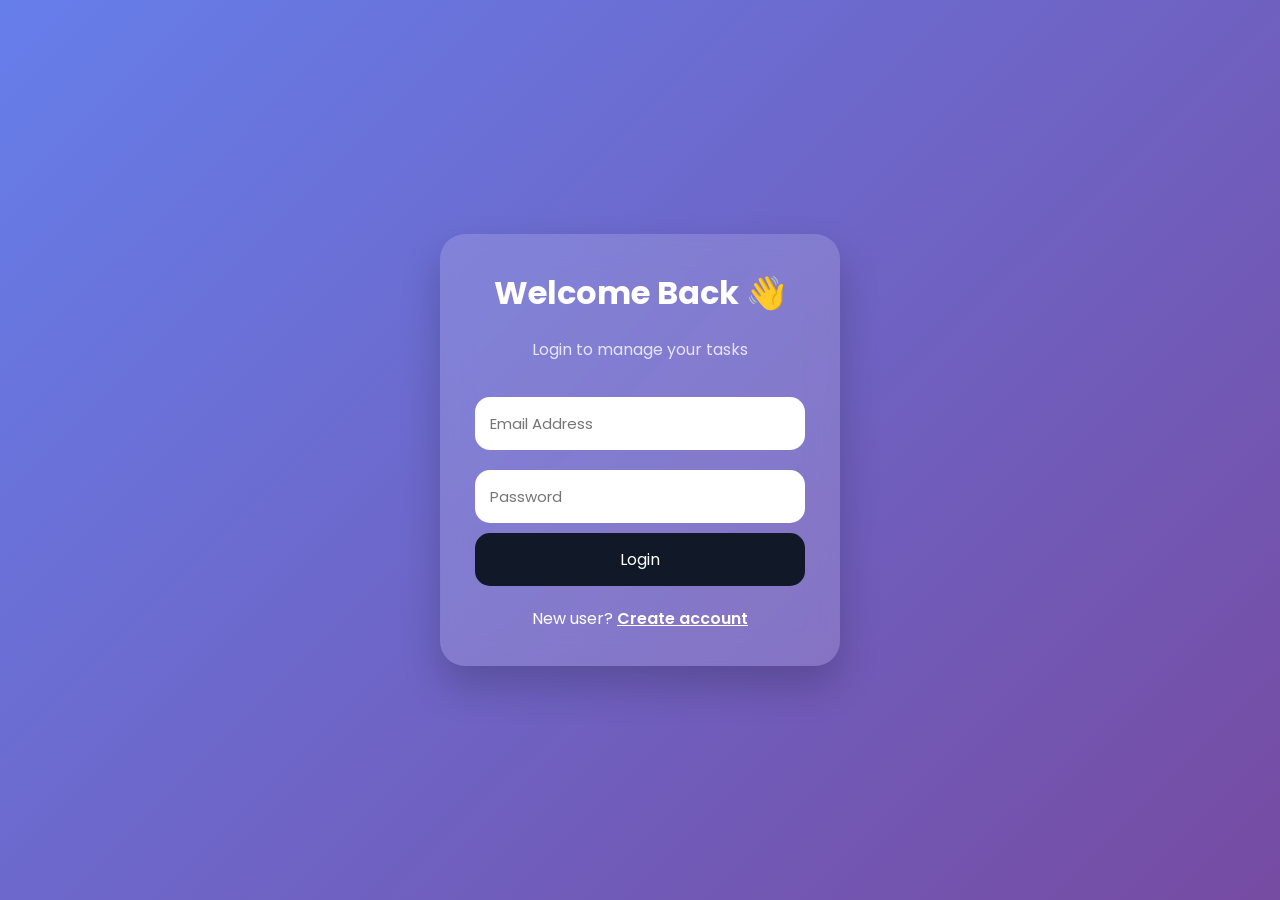
==== index.html @ 38b27a75 "commit the files" ====
<!DOCTYPE html>
<html lang="en">

<head>

<meta charset="UTF-8">
<meta name="viewport" content="width=device-width, initial-scale=1.0">

<title>Todo Login</title>

<link rel="stylesheet" href="style.css">

</head>


<body>


<div class="background"></div>


<div class="card">


<h1>Welcome Back 👋</h1>

<p class="subtitle">
Login to manage your tasks
</p>



<input 
id="email"
type="email"
placeholder="Email Address">



<input 
id="password"
type="password"
placeholder="Password">



<button onclick="login()">
Login
</button>



<p>

New user?

<a href="register.html">
Create account
</a>

</p>



</div>



<script src="main.js"></script>


</body>

</html>
---- style.css ----
@import url('https://fonts.googleapis.com/css2?family=Poppins:wght@300;400;500;600;700&display=swap');


*{

margin:0;
padding:0;
box-sizing:border-box;
font-family:'Poppins',sans-serif;

}


body{

min-height:100vh;

display:flex;

justify-content:center;

align-items:center;

overflow:hidden;


}


.background{


position:absolute;

width:100%;

height:100%;

background:
linear-gradient(
135deg,
#667eea,
#764ba2
);


animation:bgmove 8s infinite alternate;


}


@keyframes bgmove{


from{

transform:scale(1);

}


to{

transform:scale(1.2);

}


}



.card{


position:relative;

width:400px;

padding:35px;

background:
rgba(255,255,255,0.15);


backdrop-filter:blur(15px);


border-radius:25px;


box-shadow:
0 20px 40px rgba(0,0,0,0.2);


animation:slide 0.8s;


color:white;


}



@keyframes slide{


from{

opacity:0;

transform:translateY(50px);

}


to{

opacity:1;

transform:translateY(0);

}


}




h1{

text-align:center;

margin-bottom:10px;

}


.subtitle{


text-align:center;

margin-bottom:25px;

opacity:.8;

}



input{


width:100%;

padding:15px;

margin:10px 0;


border:none;

outline:none;


border-radius:15px;


background:white;


font-size:15px;


}




button{


width:100%;

padding:14px;


border:none;


border-radius:15px;


background:#111827;


color:white;


font-size:16px;


cursor:pointer;


transition:.3s;


}



button:hover{


transform:translateY(-3px);


background:#000;


}



a{

color:#fff;

font-weight:600;

}



p{

text-align:center;

margin-top:20px;

}




/* Todo */


.todo-card{

width:500px;

}



.header{


display:flex;

justify-content:space-between;

align-items:center;


}



.logout{


width:90px;

background:#ef4444;


}



.add-box{


display:flex;

gap:10px;

margin-top:20px;


}



.add-box button{


width:60px;


}



li{


list-style:none;


margin-top:15px;


padding:15px;


background:
rgba(255,255,255,.2);


border-radius:15px;


display:flex;


justify-content:space-between;


animation:pop .4s;


}



@keyframes pop{


from{

transform:scale(.8);

opacity:0;

}


to{

transform:scale(1);

opacity:1;

}


}



.delete{


width:auto;

padding:8px 12px;

background:#ef4444;


}
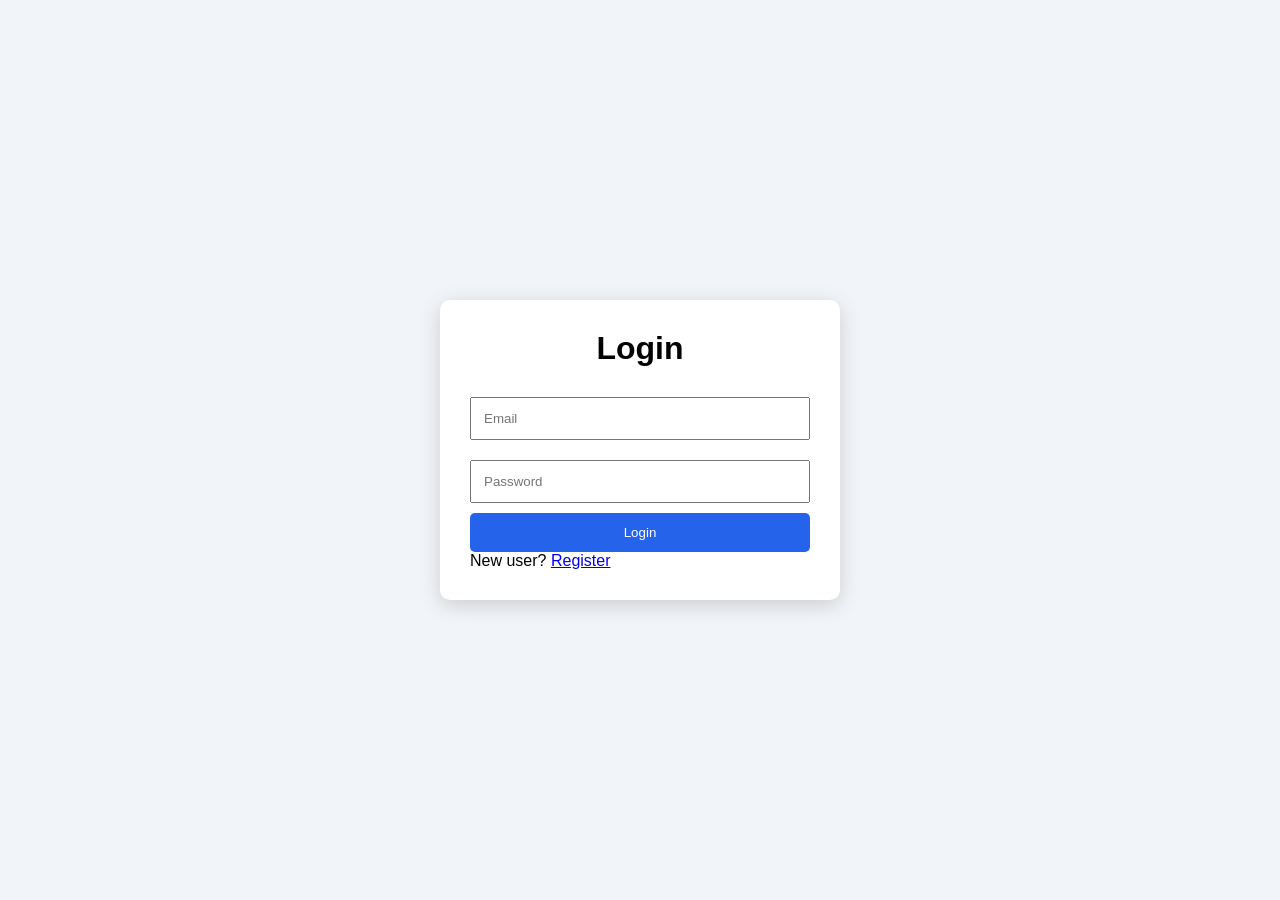
==== commit 33765e7c: "commit" ====
--- a/index.html
+++ b/index.html
@@ -1,74 +1,43 @@
 <!DOCTYPE html>
-<html lang="en">
+<html>
 
 <head>
-
-<meta charset="UTF-8">
-<meta name="viewport" content="width=device-width, initial-scale=1.0">
-
-<title>Todo Login</title>
-
-<link rel="stylesheet" href="style.css">
-
+    <title>Login</title>
+    <link rel="stylesheet" href="style.css">
 </head>
-
 
 <body>
 
+<div class="container">
 
-<div class="background"></div>
+    <h1>Login</h1>
+
+    <input id="loginEmail" 
+           type="email" 
+           placeholder="Email">
+
+    <input id="loginPassword" 
+           type="password" 
+           placeholder="Password">
 
 
-<div class="card">
+    <button onclick="login()">
+        Login
+    </button>
 
 
-<h1>Welcome Back 👋</h1>
-
-<p class="subtitle">
-Login to manage your tasks
-</p>
-
-
-
-<input 
-id="email"
-type="email"
-placeholder="Email Address">
-
-
-
-<input 
-id="password"
-type="password"
-placeholder="Password">
-
-
-
-<button onclick="login()">
-Login
-</button>
-
-
-
-<p>
-
-New user?
-
-<a href="register.html">
-Create account
-</a>
-
-</p>
-
-
+    <p>
+        New user?
+        <a href="register.html">
+            Register
+        </a>
+    </p>
 
 </div>
 
 
-
 <script src="main.js"></script>
-
 
 </body>
 
-</html>+</html>
--- a/style.css
+++ b/style.css
@@ -1,379 +1,131 @@
-@import url('https://fonts.googleapis.com/css2?family=Poppins:wght@300;400;500;600;700&display=swap');
-
-
 *{
-
-margin:0;
-padding:0;
-box-sizing:border-box;
-font-family:'Poppins',sans-serif;
-
+    margin:0;
+    padding:0;
+    box-sizing:border-box;
+    font-family:Arial;
 }
 
 
 body{
 
-min-height:100vh;
+    height:100vh;
+    background:#f1f5f9;
 
-display:flex;
-
-justify-content:center;
-
-align-items:center;
-
-overflow:hidden;
-
+    display:flex;
+    justify-content:center;
+    align-items:center;
 
 }
 
 
-.background{
+.container{
 
+    width:400px;
 
-position:absolute;
+    background:white;
 
-width:100%;
+    padding:30px;
 
-height:100%;
+    border-radius:10px;
 
-background:
-linear-gradient(
-135deg,
-#667eea,
-#764ba2
-);
-
-
-animation:bgmove 8s infinite alternate;
-
+    box-shadow:0 5px 20px #ccc;
 
 }
 
 
-@keyframes bgmove{
+h1{
 
-
-from{
-
-transform:scale(1);
+    text-align:center;
+    margin-bottom:20px;
 
 }
 
 
-to{
+input{
 
-transform:scale(1.2);
+    width:100%;
+
+    padding:12px;
+
+    margin:10px 0;
 
 }
 
 
-}
+button{
 
+    width:100%;
 
+    padding:12px;
 
-.card{
+    background:#2563eb;
 
+    color:white;
 
-position:relative;
+    border:none;
 
-width:400px;
+    border-radius:5px;
 
-padding:35px;
-
-background:
-rgba(255,255,255,0.15);
-
-
-backdrop-filter:blur(15px);
-
-
-border-radius:25px;
-
-
-box-shadow:
-0 20px 40px rgba(0,0,0,0.2);
-
-
-animation:slide 0.8s;
-
-
-color:white;
-
+    cursor:pointer;
 
 }
 
 
+.header{
 
-@keyframes slide{
+    display:flex;
 
-
-from{
-
-opacity:0;
-
-transform:translateY(50px);
+    justify-content:space-between;
 
 }
 
 
-to{
+.logout{
 
-opacity:1;
+    width:auto;
 
-transform:translateY(0);
+    background:red;
 
 }
 
 
-}
+.todo-input{
 
+    display:flex;
 
-
-
-h1{
-
-text-align:center;
-
-margin-bottom:10px;
+    gap:10px;
 
 }
 
 
-.subtitle{
+.todo-input button{
 
-
-text-align:center;
-
-margin-bottom:25px;
-
-opacity:.8;
+    width:100px;
 
 }
 
 
+li{
 
-input{
+    list-style:none;
 
+    background:#eee;
 
-width:100%;
+    padding:12px;
 
-padding:15px;
+    margin-top:10px;
 
-margin:10px 0;
+    display:flex;
 
-
-border:none;
-
-outline:none;
-
-
-border-radius:15px;
-
-
-background:white;
-
-
-font-size:15px;
-
+    justify-content:space-between;
 
 }
 
 
+.delete{
 
+    width:auto;
 
-button{
-
-
-width:100%;
-
-padding:14px;
-
-
-border:none;
-
-
-border-radius:15px;
-
-
-background:#111827;
-
-
-color:white;
-
-
-font-size:16px;
-
-
-cursor:pointer;
-
-
-transition:.3s;
-
+    background:red;
 
 }
-
-
-
-button:hover{
-
-
-transform:translateY(-3px);
-
-
-background:#000;
-
-
-}
-
-
-
-a{
-
-color:#fff;
-
-font-weight:600;
-
-}
-
-
-
-p{
-
-text-align:center;
-
-margin-top:20px;
-
-}
-
-
-
-
-/* Todo */
-
-
-.todo-card{
-
-width:500px;
-
-}
-
-
-
-.header{
-
-
-display:flex;
-
-justify-content:space-between;
-
-align-items:center;
-
-
-}
-
-
-
-.logout{
-
-
-width:90px;
-
-background:#ef4444;
-
-
-}
-
-
-
-.add-box{
-
-
-display:flex;
-
-gap:10px;
-
-margin-top:20px;
-
-
-}
-
-
-
-.add-box button{
-
-
-width:60px;
-
-
-}
-
-
-
-li{
-
-
-list-style:none;
-
-
-margin-top:15px;
-
-
-padding:15px;
-
-
-background:
-rgba(255,255,255,.2);
-
-
-border-radius:15px;
-
-
-display:flex;
-
-
-justify-content:space-between;
-
-
-animation:pop .4s;
-
-
-}
-
-
-
-@keyframes pop{
-
-
-from{
-
-transform:scale(.8);
-
-opacity:0;
-
-}
-
-
-to{
-
-transform:scale(1);
-
-opacity:1;
-
-}
-
-
-}
-
-
-
-.delete{
-
-
-width:auto;
-
-padding:8px 12px;
-
-background:#ef4444;
-
-
-}
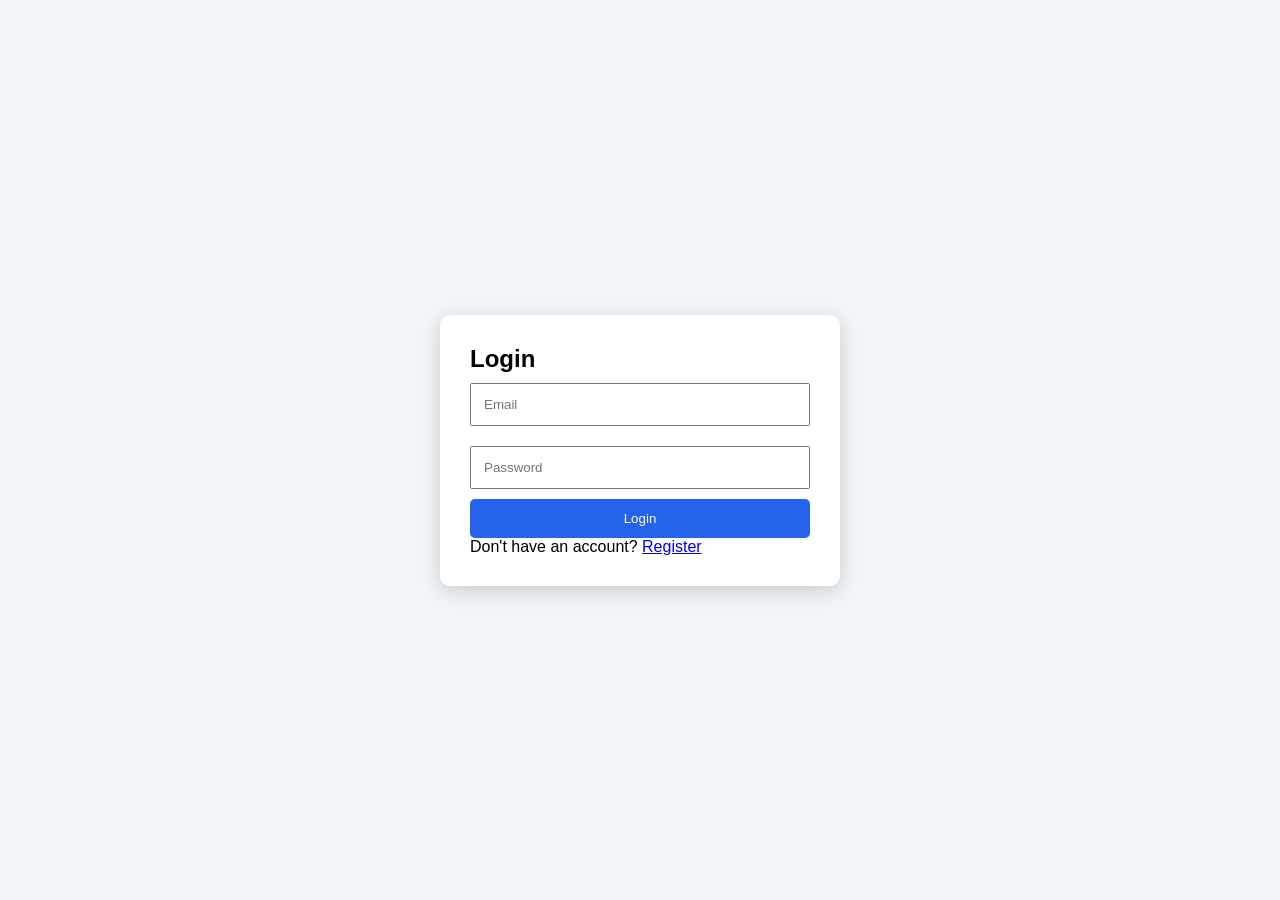
==== commit d3b5d185: "commite" ====
--- a/index.html
+++ b/index.html
@@ -1,8 +1,7 @@
 <!DOCTYPE html>
 <html>
-
 <head>
-    <title>Login</title>
+    <title>Todo Login</title>
     <link rel="stylesheet" href="style.css">
 </head>
 
@@ -10,16 +9,17 @@
 
 <div class="container">
 
-    <h1>Login</h1>
+    <h2>Login</h2>
 
-    <input id="loginEmail" 
-           type="email" 
-           placeholder="Email">
+    <input 
+        type="email" 
+        id="email" 
+        placeholder="Email">
 
-    <input id="loginPassword" 
-           type="password" 
-           placeholder="Password">
-
+    <input 
+        type="password" 
+        id="password" 
+        placeholder="Password">
 
     <button onclick="login()">
         Login
@@ -27,10 +27,8 @@
 
 
     <p>
-        New user?
-        <a href="register.html">
-            Register
-        </a>
+        Don't have an account?
+        <a href="register.html">Register</a>
     </p>
 
 </div>
@@ -39,5 +37,4 @@
 <script src="main.js"></script>
 
 </body>
-
-</html>
+</html>
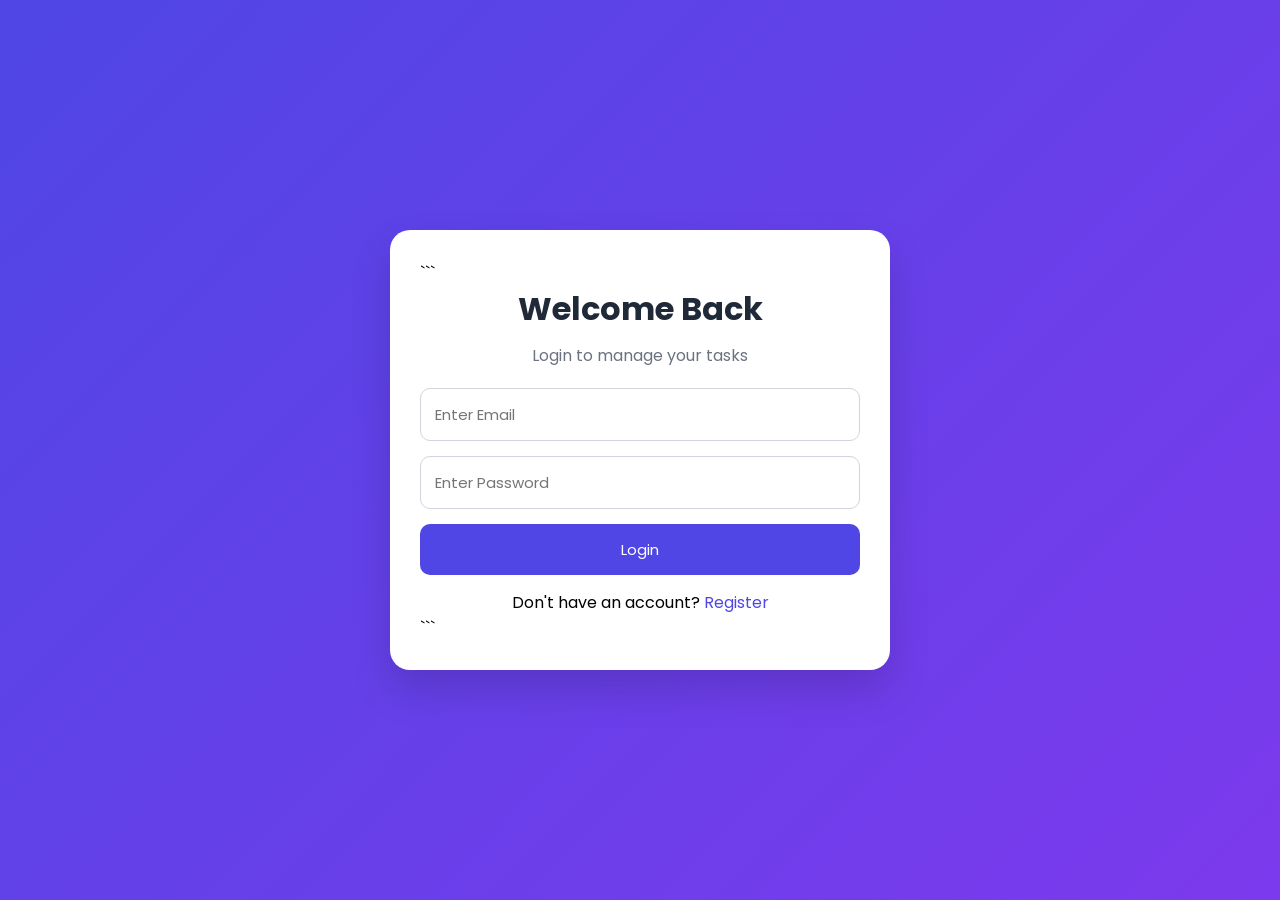
==== commit a072afa0: "." ====
--- a/index.html
+++ b/index.html
@@ -1,40 +1,45 @@
 <!DOCTYPE html>
-<html>
+
+<html lang="en">
+
 <head>
-    <title>Todo Login</title>
+    <meta charset="UTF-8">
+    <meta name="viewport" content="width=device-width, initial-scale=1.0">
+    <title>Todo App - Login</title>
     <link rel="stylesheet" href="style.css">
 </head>
 
 <body>
 
-<div class="container">
+<div class="auth-card">
 
-    <h2>Login</h2>
+```
+<h1>Welcome Back</h1>
+<p class="subtitle">Login to manage your tasks</p>
 
-    <input 
-        type="email" 
-        id="email" 
-        placeholder="Email">
+<input
+    type="email"
+    id="email"
+    placeholder="Enter Email">
 
-    <input 
-        type="password" 
-        id="password" 
-        placeholder="Password">
+<input
+    type="password"
+    id="password"
+    placeholder="Enter Password">
 
-    <button onclick="login()">
-        Login
-    </button>
+<button onclick="login()">
+    Login
+</button>
 
-
-    <p>
-        Don't have an account?
-        <a href="register.html">Register</a>
-    </p>
+<p class="link-text">
+    Don't have an account?
+    <a href="register.html">Register</a>
+</p>
+```
 
 </div>
-
 
 <script src="main.js"></script>
 
 </body>
-</html>+</html>
--- a/style.css
+++ b/style.css
@@ -1,131 +1,123 @@
+@import url('https://fonts.googleapis.com/css2?family=Poppins:wght@300;400;500;600&display=swap');
+
 *{
     margin:0;
     padding:0;
     box-sizing:border-box;
-    font-family:Arial;
+    font-family:'Poppins',sans-serif;
 }
 
-
 body{
-
-    height:100vh;
-    background:#f1f5f9;
-
+    min-height:100vh;
     display:flex;
     justify-content:center;
     align-items:center;
-
+    background:linear-gradient(135deg,#4f46e5,#7c3aed);
+    padding:20px;
 }
 
-
-.container{
-
-    width:400px;
-
-    background:white;
-
+.auth-card,
+.todo-wrapper{
+    width:100%;
+    max-width:500px;
+    background:#fff;
+    border-radius:20px;
     padding:30px;
-
-    border-radius:10px;
-
-    box-shadow:0 5px 20px #ccc;
-
+    box-shadow:0 20px 40px rgba(0,0,0,.15);
 }
 
+h1{
+    text-align:center;
+    margin-bottom:10px;
+    color:#1f2937;
+}
 
-h1{
-
+.subtitle{
     text-align:center;
     margin-bottom:20px;
-
+    color:#6b7280;
 }
 
-
 input{
-
     width:100%;
-
-    padding:12px;
-
-    margin:10px 0;
-
+    padding:14px;
+    border:1px solid #d1d5db;
+    border-radius:10px;
+    margin-bottom:15px;
+    font-size:15px;
 }
 
-
 button{
-
     width:100%;
-
-    padding:12px;
-
-    background:#2563eb;
-
+    padding:14px;
+    border:none;
+    border-radius:10px;
+    background:#4f46e5;
     color:white;
-
-    border:none;
-
-    border-radius:5px;
-
     cursor:pointer;
-
+    font-size:15px;
 }
 
-
-.header{
-
-    display:flex;
-
-    justify-content:space-between;
-
+button:hover{
+    opacity:.9;
 }
 
-
-.logout{
-
-    width:auto;
-
-    background:red;
-
+.link-text{
+    text-align:center;
+    margin-top:15px;
 }
 
-
-.todo-input{
-
-    display:flex;
-
-    gap:10px;
-
+a{
+    color:#4f46e5;
+    text-decoration:none;
 }
 
-
-.todo-input button{
-
-    width:100px;
-
+.todo-header{
+    display:flex;
+    justify-content:space-between;
+    align-items:center;
+    margin-bottom:20px;
 }
 
-
-li{
-
-    list-style:none;
-
-    background:#eee;
-
-    padding:12px;
-
-    margin-top:10px;
-
-    display:flex;
-
-    justify-content:space-between;
-
+.logout-btn{
+    width:auto;
+    background:#dc2626;
+    padding:10px 18px;
 }
 
+.add-todo{
+    display:flex;
+    gap:10px;
+    margin-bottom:20px;
+}
 
-.delete{
+.add-todo button{
+    width:100px;
+}
 
+.todo-card{
+    display:flex;
+    justify-content:space-between;
+    align-items:center;
+    padding:15px;
+    margin-bottom:10px;
+    background:#f3f4f6;
+    border-radius:10px;
+}
+
+.todo-left{
+    display:flex;
+    align-items:center;
+    gap:10px;
+}
+
+.completed{
+    text-decoration:line-through;
+    color:gray;
+}
+
+.delete-btn{
     width:auto;
-
-    background:red;
-
-}
+    background:#dc2626;
+    padding:8px 12px;
+}
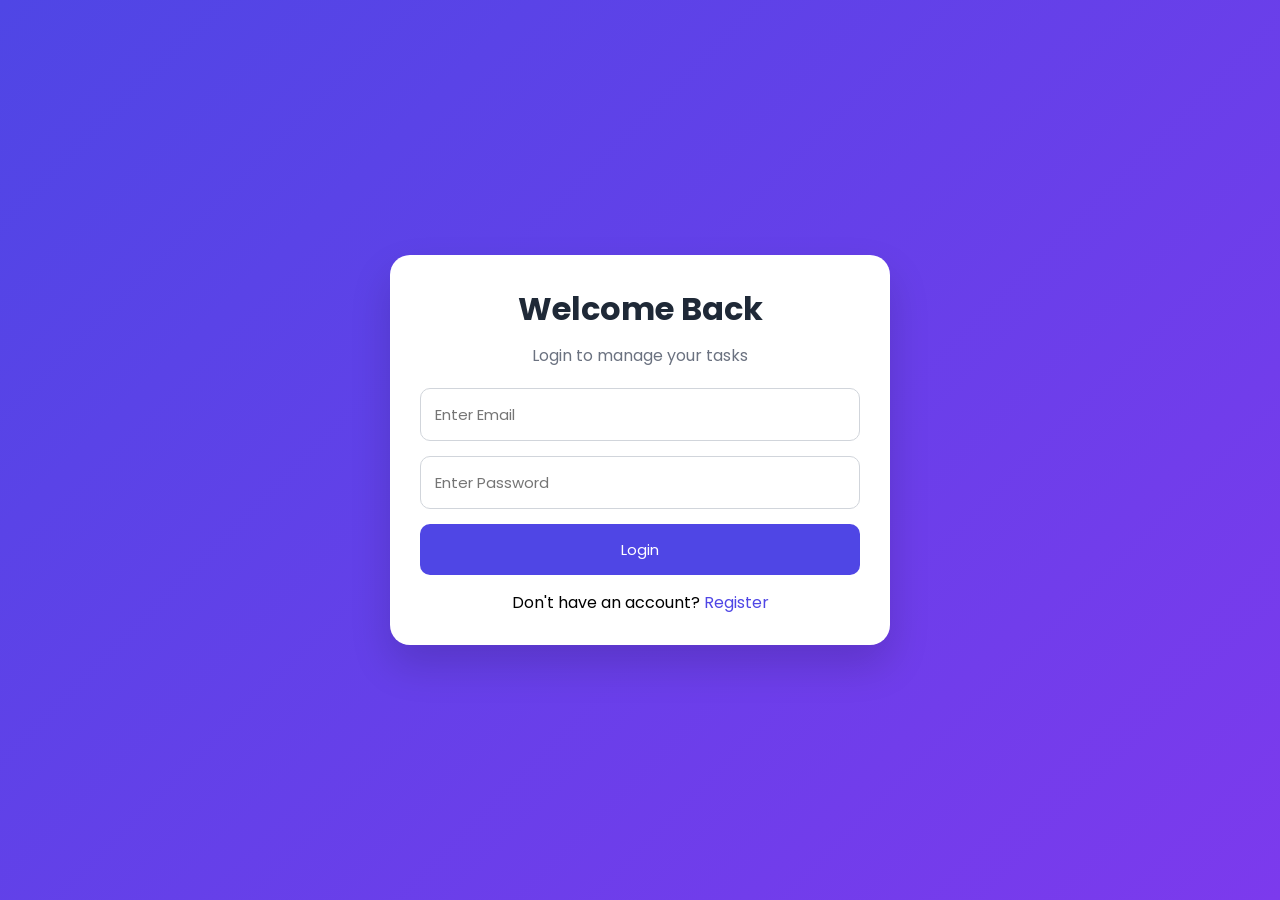
==== commit 5ccab5fe: "Update index.html" ====
--- a/index.html
+++ b/index.html
@@ -13,7 +13,6 @@
 
 <div class="auth-card">
 
-```
 <h1>Welcome Back</h1>
 <p class="subtitle">Login to manage your tasks</p>
 
@@ -35,7 +34,6 @@
     Don't have an account?
     <a href="register.html">Register</a>
 </p>
-```
 
 </div>
 
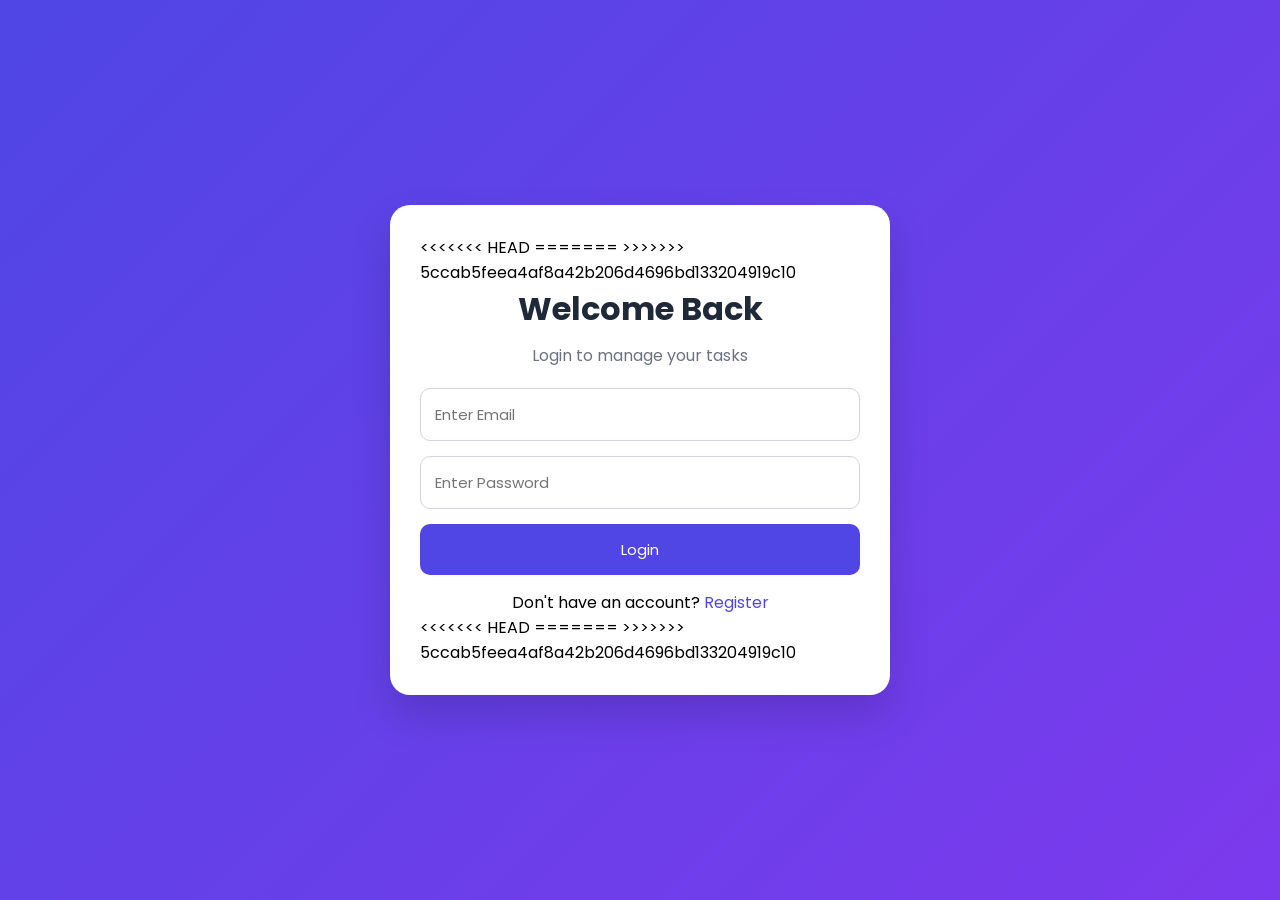
==== commit 21ef12cf: "Update index.html" ====
--- a/index.html
+++ b/index.html
@@ -13,6 +13,10 @@
 
 <div class="auth-card">
 
+<<<<<<< HEAD
+
+=======
+>>>>>>> 5ccab5feea4af8a42b206d4696bd133204919c10
 <h1>Welcome Back</h1>
 <p class="subtitle">Login to manage your tasks</p>
 
@@ -34,6 +38,10 @@
     Don't have an account?
     <a href="register.html">Register</a>
 </p>
+<<<<<<< HEAD
+
+=======
+>>>>>>> 5ccab5feea4af8a42b206d4696bd133204919c10
 
 </div>
 
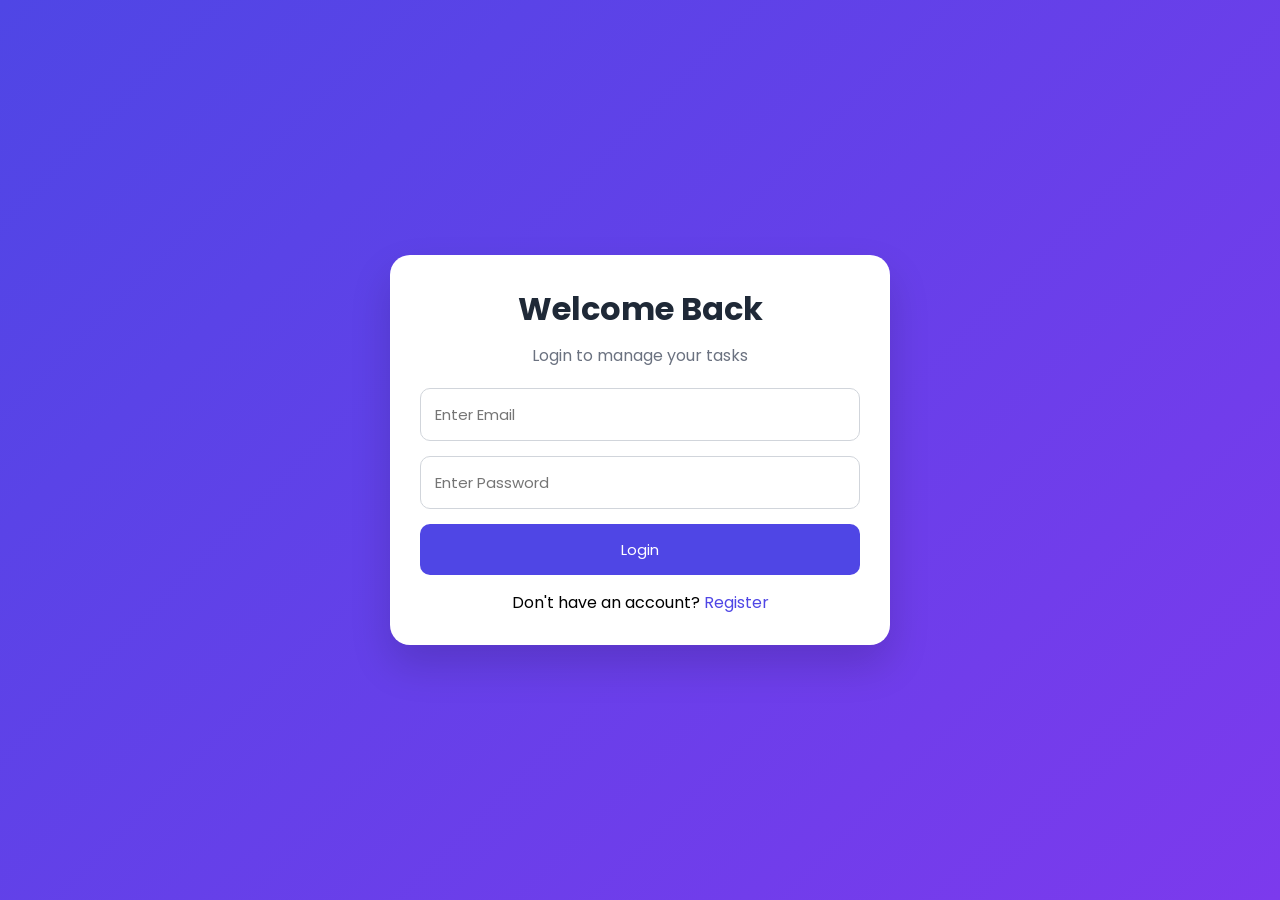
==== commit dce9d890: "Update index.html" ====
--- a/index.html
+++ b/index.html
@@ -13,10 +13,6 @@
 
 <div class="auth-card">
 
-<<<<<<< HEAD
-
-=======
->>>>>>> 5ccab5feea4af8a42b206d4696bd133204919c10
 <h1>Welcome Back</h1>
 <p class="subtitle">Login to manage your tasks</p>
 
@@ -38,11 +34,6 @@
     Don't have an account?
     <a href="register.html">Register</a>
 </p>
-<<<<<<< HEAD
-
-=======
->>>>>>> 5ccab5feea4af8a42b206d4696bd133204919c10
-
 </div>
 
 <script src="main.js"></script>
